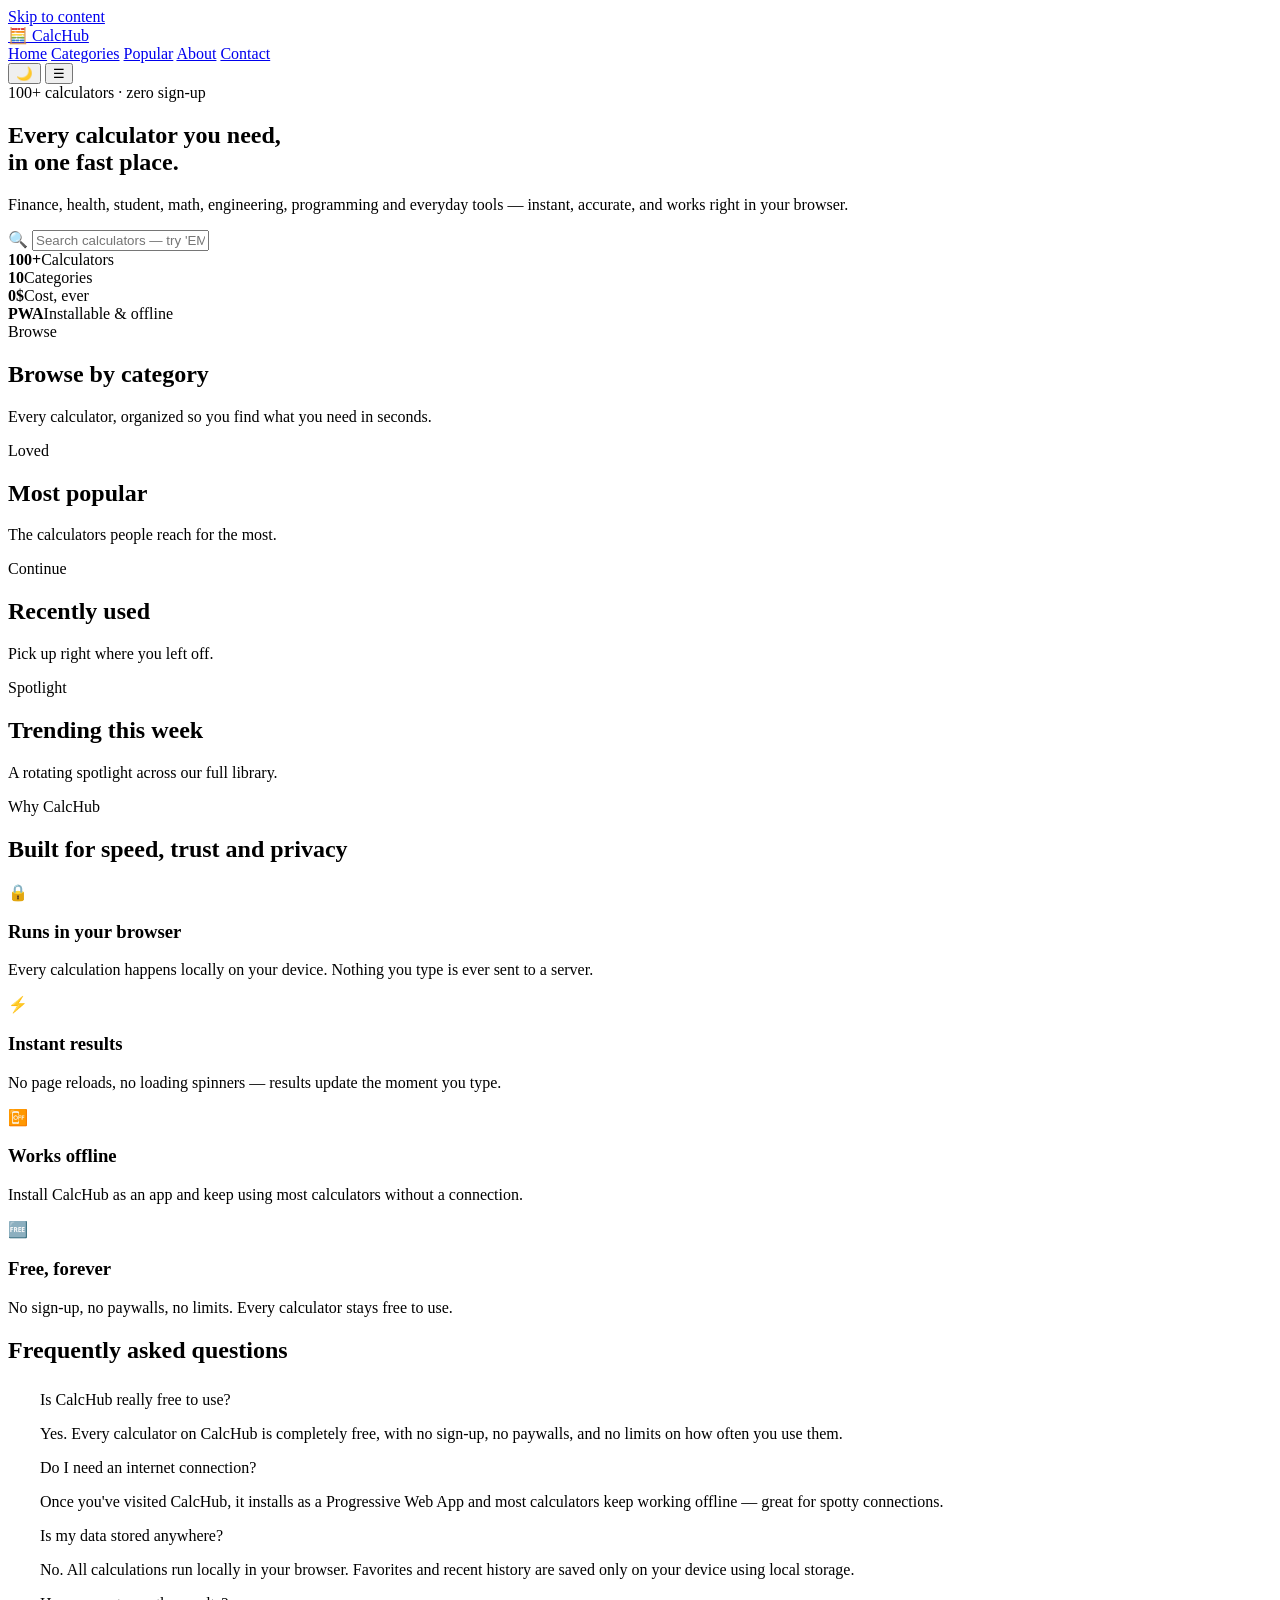
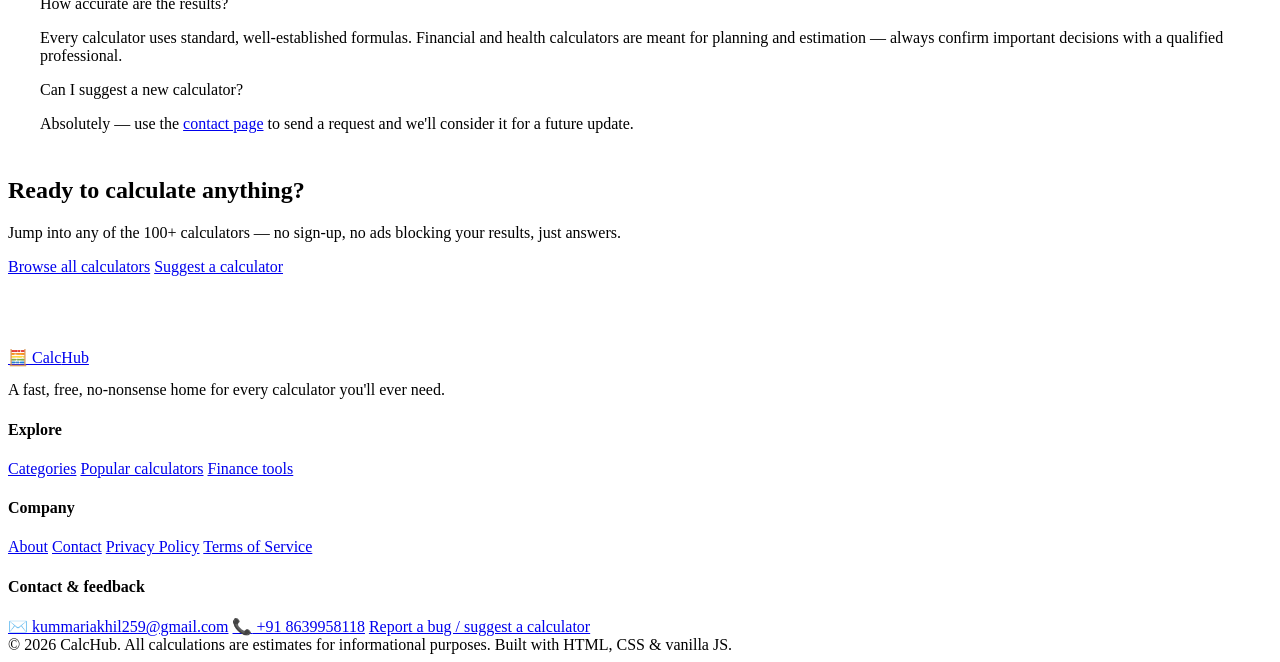
==== index.html @ f778e577 "Add files via upload" ====
<!DOCTYPE html>
<html lang="en">
<head>
<meta charset="UTF-8">
<meta name="viewport" content="width=device-width, initial-scale=1.0">
<title>CalcHub — 100+ Free Online Calculators for Finance, Health, Math & More</title>
<meta name="description" content="CalcHub is a free collection of 100+ fast, accurate online calculators — EMI, BMI, GST, CGPA, unit converters, scientific calculator and more. No sign-up, works offline.">
<meta name="theme-color" content="#06070F">
<link rel="canonical" href="https://calchub.example.com/index.html">
<link rel="manifest" href="manifest.json">
<link rel="icon" href="assets/icons/favicon.svg" type="image/svg+xml">
<link rel="apple-touch-icon" href="assets/icons/icon-192.png">

<meta property="og:type" content="website">
<meta property="og:title" content="CalcHub — 100+ Free Online Calculators">
<meta property="og:description" content="Fast, accurate calculators for finance, health, math, students and more — all in one place.">
<meta property="og:url" content="https://calchub.example.com/index.html">
<meta property="og:image" content="assets/images/og-cover.png">
<meta name="twitter:card" content="summary_large_image">
<meta name="twitter:title" content="CalcHub — 100+ Free Online Calculators">
<meta name="twitter:description" content="Fast, accurate calculators for finance, health, math, students and more — all in one place.">

<link rel="stylesheet" href="css/style.css">
<link rel="stylesheet" href="css/responsive.css">
<script type="application/ld+json">
{
  "@context": "https://schema.org",
  "@type": "WebSite",
  "name": "CalcHub",
  "url": "https://calchub.example.com/index.html",
  "potentialAction": {
    "@type": "SearchAction",
    "target": "https://calchub.example.com/index.html?q={search_term}",
    "query-input": "required name=search_term"
  }
}
</script>
</head>
<body>

<a href="#main" class="visually-hidden">Skip to content</a>

<header class="navbar">
  <div class="container">
    <a href="index.html" class="logo">🧮 <span>Calc<span class="mark">Hub</span></span></a>
    <nav class="nav-links" id="navLinks">
      <a href="index.html">Home</a>
      <a href="index.html#categories">Categories</a>
      <a href="index.html#popular">Popular</a>
      <a href="about.html">About</a>
      <a href="contact.html">Contact</a>
    </nav>
    <div class="nav-actions">
      <button class="theme-toggle-btn" data-theme-toggle aria-label="Toggle dark mode">🌙</button>
      <button class="nav-toggle" id="navToggle" aria-label="Toggle menu">☰</button>
    </div>
  </div>
</header>

<main id="main">

  <section class="hero container">
    <span class="hero-eyebrow"><span class="dot"></span> 100+ calculators · zero sign-up</span>
    <h1>Every calculator you need,<br><span class="grad">in one fast place.</span></h1>
    <p class="hero-sub">Finance, health, student, math, engineering, programming and everyday tools — instant, accurate, and works right in your browser.</p>

    <div class="search-wrap">
      <div class="search-box glass">
        <span class="search-icon">🔍</span>
        <input type="text" id="heroSearchInput" placeholder="Search calculators — try 'EMI' or 'BMI'" aria-label="Search calculators" role="combobox" aria-expanded="false">
      </div>
      <div class="search-results" id="heroSearchResults" role="listbox"></div>
    </div>

    <div class="hero-stats">
      <div class="hero-stat glass"><strong id="totalCalcCount">100+</strong><span>Calculators</span></div>
      <div class="hero-stat glass"><strong>10</strong><span>Categories</span></div>
      <div class="hero-stat glass"><strong>0$</strong><span>Cost, ever</span></div>
      <div class="hero-stat glass"><strong>PWA</strong><span>Installable & offline</span></div>
    </div>
  </section>

  <section class="section container" id="categories">
    <div class="section-header">
      <div>
        <span class="section-eyebrow">Browse</span>
        <h2>Browse by category</h2>
        <p>Every calculator, organized so you find what you need in seconds.</p>
      </div>
    </div>
    <div class="grid grid-4" id="categoriesGrid"></div>
  </section>

  <section class="section container" id="favoritesSection" style="display:none;">
    <div class="section-header">
      <div><span class="section-eyebrow">Saved</span><h2>Your favorites</h2><p>Calculators you've starred for quick access.</p></div>
    </div>
    <div class="grid grid-4" id="favoritesGrid"></div>
  </section>

  <section class="section container" id="popular">
    <div class="section-header">
      <div><span class="section-eyebrow">Loved</span><h2>Most popular</h2><p>The calculators people reach for the most.</p></div>
    </div>
    <div class="grid grid-4" id="popularGrid"></div>
  </section>

  <section class="section container">
    <div class="section-header">
      <div><span class="section-eyebrow">Continue</span><h2>Recently used</h2><p>Pick up right where you left off.</p></div>
    </div>
    <div class="grid grid-4" id="recentGrid"></div>
  </section>

  <section class="section container">
    <div class="section-header">
      <div><span class="section-eyebrow">Spotlight</span><h2>Trending this week</h2><p>A rotating spotlight across our full library.</p></div>
    </div>
    <div class="grid grid-3" id="trendingGrid"></div>
  </section>

  <section class="section container">
    <div class="section-header"><div><span class="section-eyebrow">Why CalcHub</span><h2>Built for speed, trust and privacy</h2></div></div>
    <div class="feature-grid">
      <div class="feature-card glass">
        <div class="feature-icon">🔒</div>
        <h3>Runs in your browser</h3>
        <p>Every calculation happens locally on your device. Nothing you type is ever sent to a server.</p>
      </div>
      <div class="feature-card glass">
        <div class="feature-icon">⚡</div>
        <h3>Instant results</h3>
        <p>No page reloads, no loading spinners — results update the moment you type.</p>
      </div>
      <div class="feature-card glass">
        <div class="feature-icon">📴</div>
        <h3>Works offline</h3>
        <p>Install CalcHub as an app and keep using most calculators without a connection.</p>
      </div>
      <div class="feature-card glass">
        <div class="feature-icon">🆓</div>
        <h3>Free, forever</h3>
        <p>No sign-up, no paywalls, no limits. Every calculator stays free to use.</p>
      </div>
    </div>
  </section>

  <section class="section container">
    <div class="section-header"><div><h2>Frequently asked questions</h2></div></div>
    <div class="glass" style="padding: 8px 32px;">
      <div class="faq-item">
        <div class="faq-question">Is CalcHub really free to use?</div>
        <div class="faq-answer"><p>Yes. Every calculator on CalcHub is completely free, with no sign-up, no paywalls, and no limits on how often you use them.</p></div>
      </div>
      <div class="faq-item">
        <div class="faq-question">Do I need an internet connection?</div>
        <div class="faq-answer"><p>Once you've visited CalcHub, it installs as a Progressive Web App and most calculators keep working offline — great for spotty connections.</p></div>
      </div>
      <div class="faq-item">
        <div class="faq-question">Is my data stored anywhere?</div>
        <div class="faq-answer"><p>No. All calculations run locally in your browser. Favorites and recent history are saved only on your device using local storage.</p></div>
      </div>
      <div class="faq-item">
        <div class="faq-question">How accurate are the results?</div>
        <div class="faq-answer"><p>Every calculator uses standard, well-established formulas. Financial and health calculators are meant for planning and estimation — always confirm important decisions with a qualified professional.</p></div>
      </div>
      <div class="faq-item">
        <div class="faq-question">Can I suggest a new calculator?</div>
        <div class="faq-answer"><p>Absolutely — use the <a href="contact.html">contact page</a> to send a request and we'll consider it for a future update.</p></div>
      </div>
    </div>
  </section>

  <section class="container" style="padding-bottom: 72px;">
    <div class="cta-band glass">
      <h2>Ready to calculate anything?</h2>
      <p>Jump into any of the 100+ calculators — no sign-up, no ads blocking your results, just answers.</p>
      <div class="cta-actions">
        <a href="category.html" class="btn btn-primary btn-lg">Browse all calculators</a>
        <a href="contact.html" class="btn btn-ghost btn-lg">Suggest a calculator</a>
      </div>
    </div>
  </section>

</main>

<footer>
  <div class="container">
    <div class="footer-grid">
      <div class="footer-col">
        <a href="index.html" class="logo">🧮 <span>Calc<span class="mark">Hub</span></span></a>
        <p style="margin-top:14px;">A fast, free, no-nonsense home for every calculator you'll ever need.</p>
      </div>
      <div class="footer-col">
        <h4>Explore</h4>
        <a href="index.html#categories">Categories</a>
        <a href="index.html#popular">Popular calculators</a>
        <a href="category.html?cat=finance">Finance tools</a>
      </div>
      <div class="footer-col">
        <h4>Company</h4>
        <a href="about.html">About</a>
        <a href="contact.html">Contact</a>
        <a href="privacy.html">Privacy Policy</a>
        <a href="terms.html">Terms of Service</a>
      </div>
      <div class="footer-col">
        <h4>Contact & feedback</h4>
        <a class="footer-contact-item" href="mailto:kummariakhil259@gmail.com"><span class="icon">✉️</span> kummariakhil259@gmail.com</a>
        <a class="footer-contact-item" href="tel:+918639958118"><span class="icon">📞</span> +91 8639958118</a>
        <a href="contact.html">Report a bug / suggest a calculator</a>
      </div>
    </div>
    <div class="footer-bottom">
      <span>© 2026 CalcHub. All calculations are estimates for informational purposes.</span>
      <span>Built with HTML, CSS & vanilla JS.</span>
    </div>
  </div>
</footer>

<script src="js/calculators-data.js"></script>
<script src="js/theme.js"></script>
<script src="js/search.js"></script>
<script src="js/app.js"></script>
<script src="js/premium-ui.js"></script>
<script>
if ('serviceWorker' in navigator) {
  window.addEventListener('load', () => navigator.serviceWorker.register('sw.js').catch(() => {}));
}
</script>
</body>
</html>
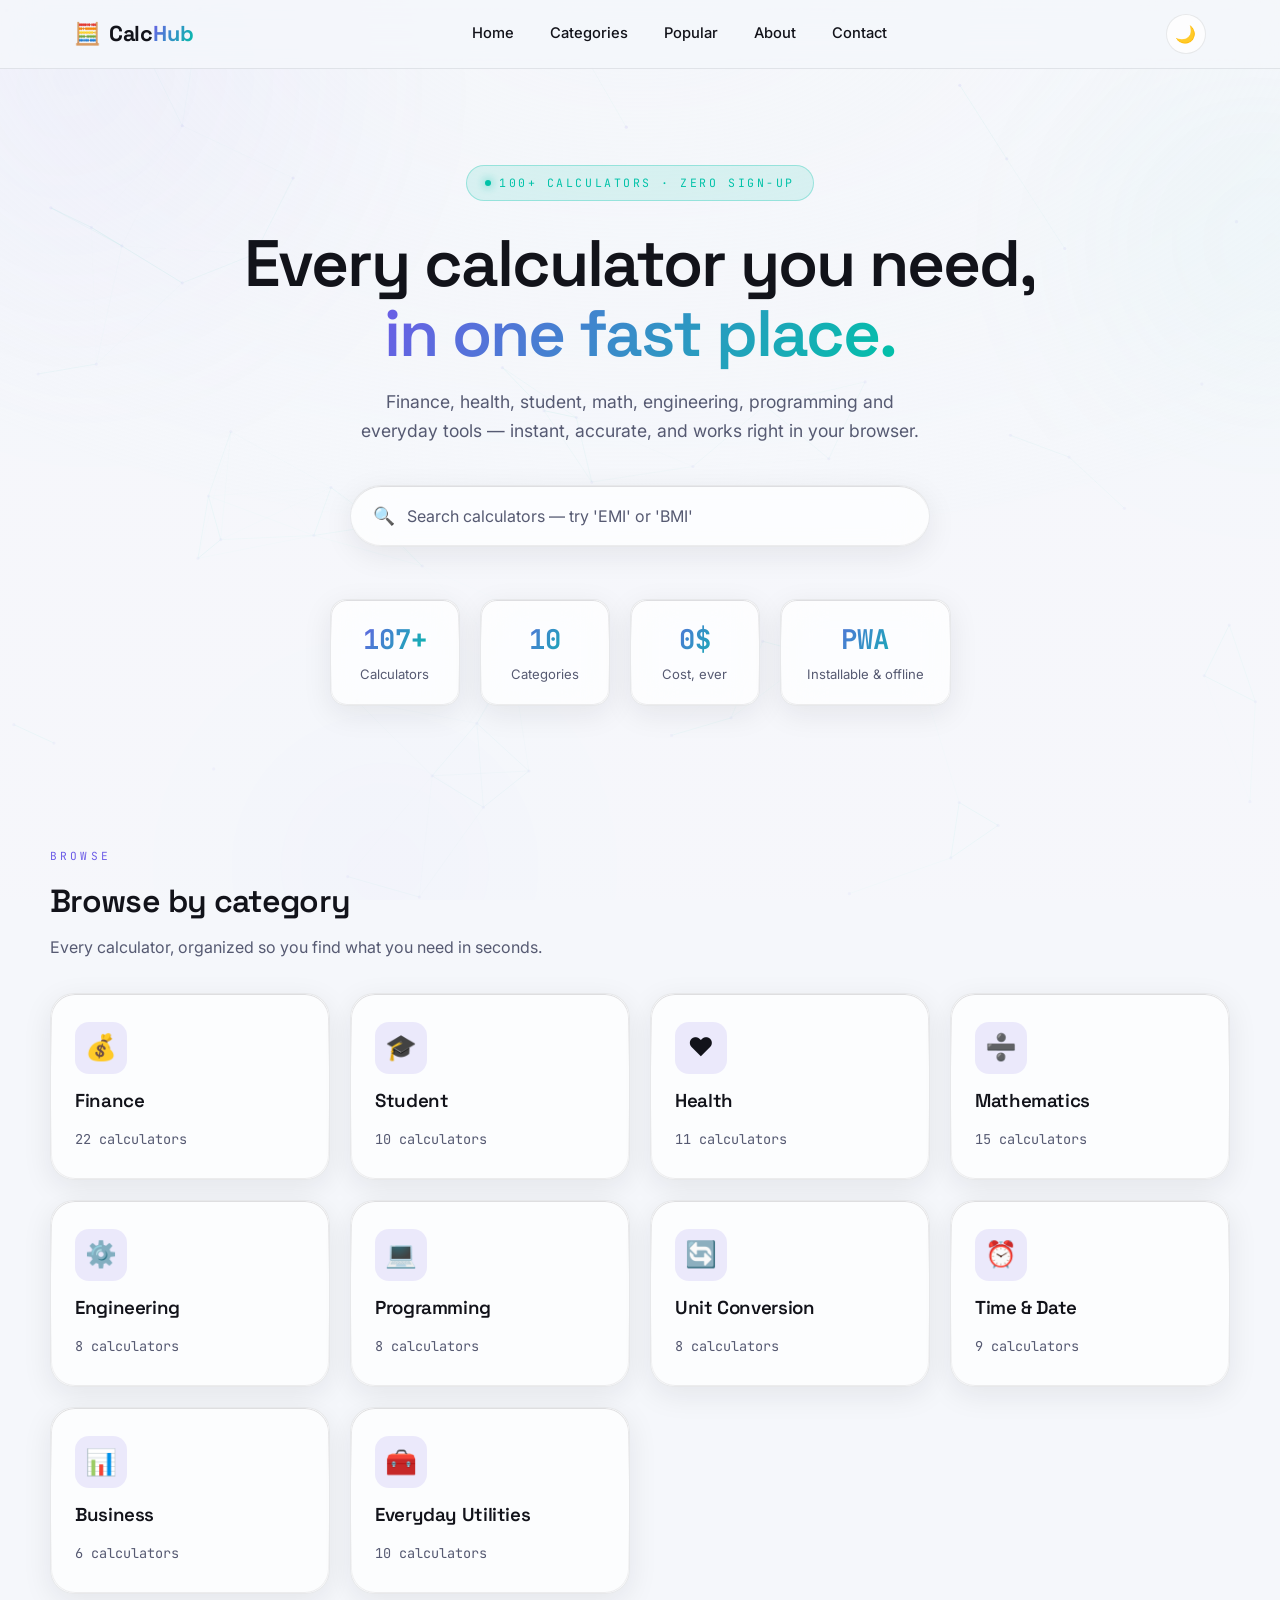
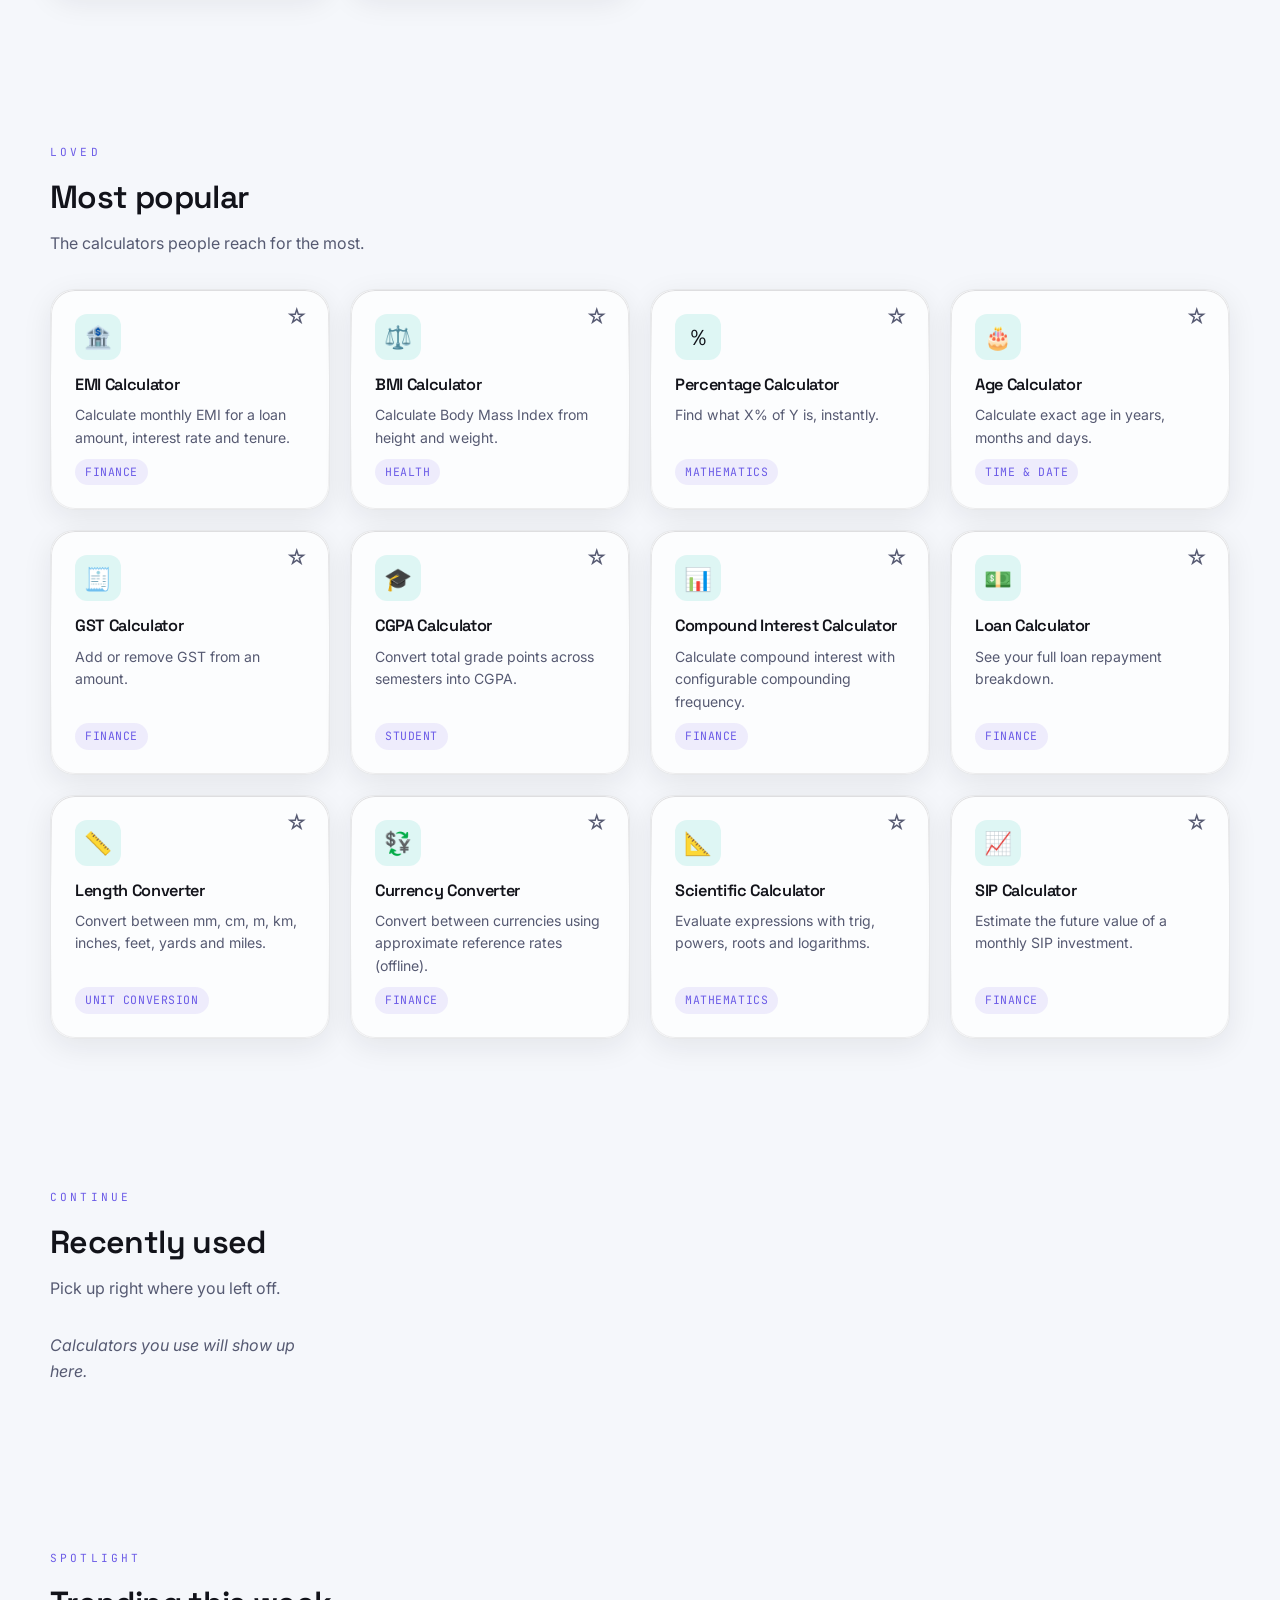
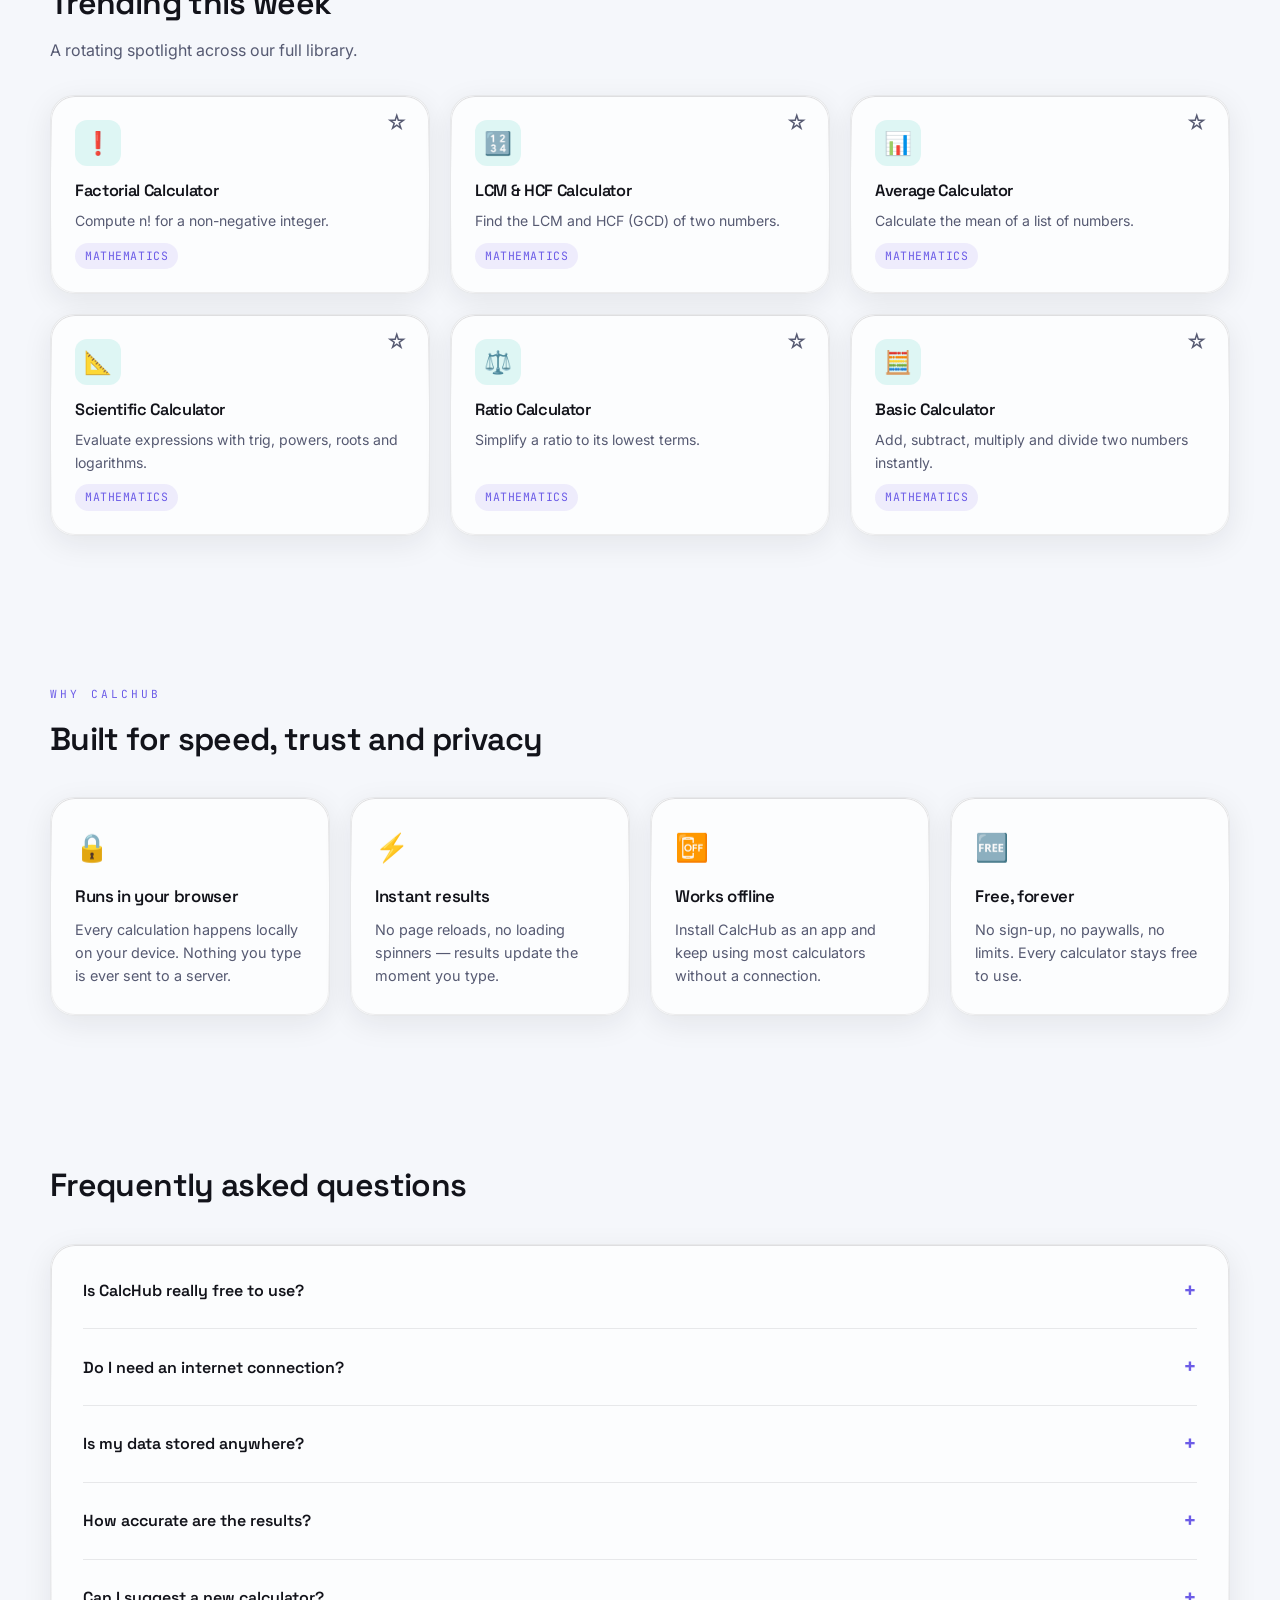
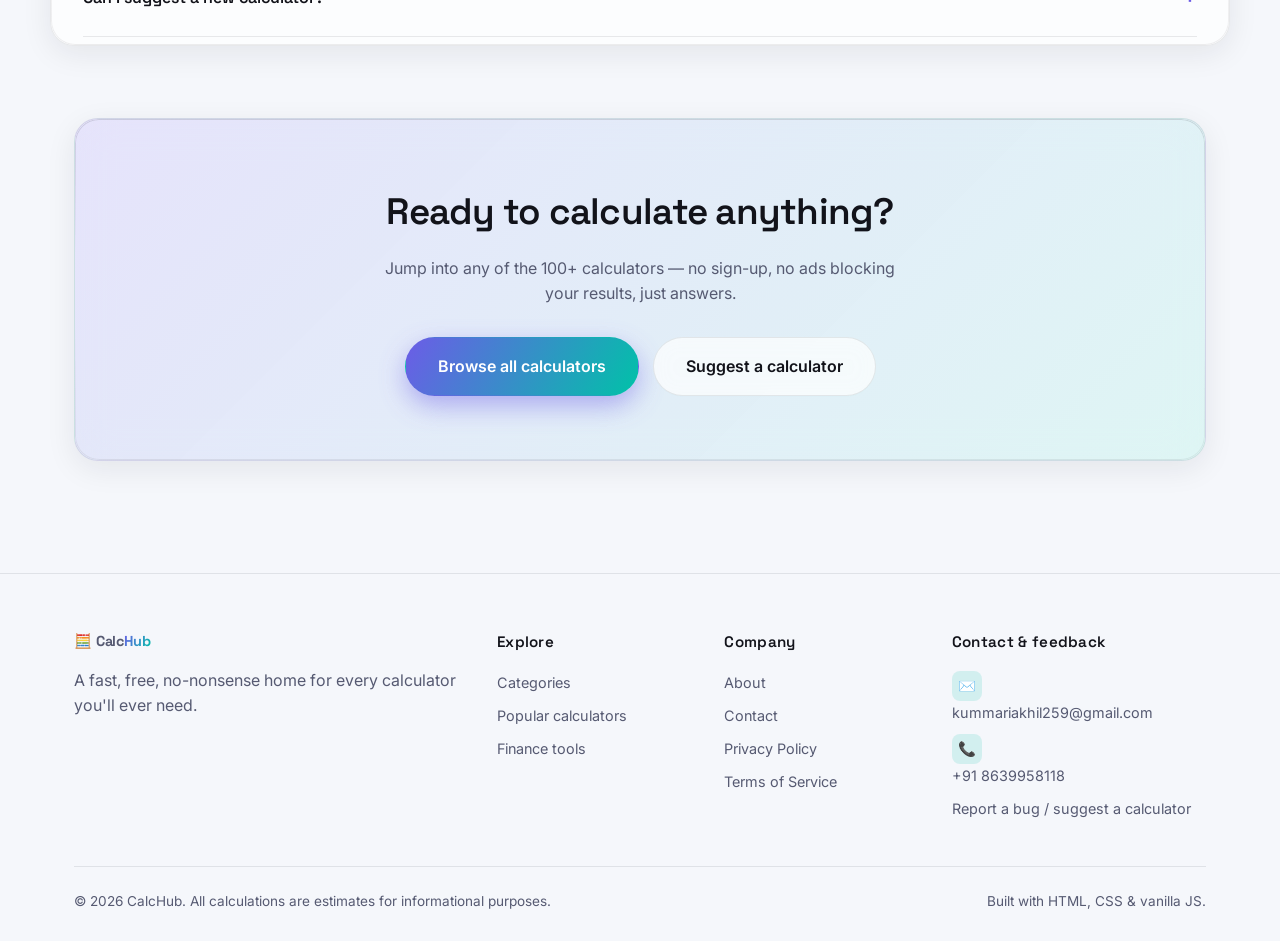
==== commit 21102ab6: "Add Google Ads script to index.html Added Google Ads script for asynchronous loading." ====
--- a/index.html
+++ b/index.html
@@ -35,6 +35,8 @@
   }
 }
 </script>
+  <script async src="https://pagead2.googlesyndication.com/pagead/js/adsbygoogle.js?client=ca-pub-1633176919553819"
+     crossorigin="anonymous"></script>
 </head>
 <body>
 
--- a/css/style.css
+++ b/css/style.css
@@ -0,0 +1,400 @@
+/* ============================================================
+   CalcHub — Design tokens (v2 "Lumina-glass" edition)
+   Concept: a precision instrument panel floating in deep space.
+   Deep-black surfaces, a violet→teal signature gradient, liquid
+   glass panels, and calculator results rendered in a real
+   tabular monospace "LCD" display. Design language borrows
+   Lumina's liquid-glass cards, tracked-in typography and
+   blur-fade motion, translated into vanilla CSS.
+   ============================================================ */
+@import url('https://fonts.googleapis.com/css2?family=Space+Grotesk:wght@500;600;700&family=Inter:wght@400;500;600;700&family=JetBrains+Mono:wght@500;600&display=swap');
+
+:root {
+  /* ---- Light theme (kept for the dark-mode toggle) ---- */
+  --bg: #F5F7FB;
+  --surface: rgba(255, 255, 255, 0.72);
+  --surface-solid: #ffffff;
+  --border: rgba(20, 22, 40, 0.09);
+  --text: #12131A;
+  --text-muted: #565A72;
+  --accent-1: #6C5CE7;
+  --accent-2: #00C2A8;
+  --accent-warm: #FF9F5A;
+  --gradient: linear-gradient(120deg, var(--accent-1), var(--accent-2));
+  --shadow: 0 8px 30px rgba(20, 22, 40, 0.08);
+  --radius-lg: 24px;
+  --radius-md: 16px;
+  --radius-sm: 10px;
+  --font-display: 'Space Grotesk', sans-serif;
+  --font-body: 'Inter', sans-serif;
+  --font-mono: 'JetBrains Mono', monospace;
+  --glow-1: rgba(108, 92, 231, 0.25);
+  --glow-2: rgba(0, 194, 168, 0.22);
+  --nav-bg: color-mix(in srgb, var(--bg) 82%, transparent);
+  --card-hover-shadow: 0 20px 50px rgba(20, 22, 40, 0.14);
+}
+
+[data-theme="dark"] {
+  --bg: #06070F;
+  --surface: rgba(255, 255, 255, 0.05);
+  --surface-solid: #10122A;
+  --border: rgba(255, 255, 255, 0.09);
+  --text: #F2F3FA;
+  --text-muted: rgba(242, 243, 250, 0.58);
+  --accent-1: #8C7BFF;
+  --accent-2: #2FEBD1;
+  --accent-warm: #FFB570;
+  --shadow: 0 8px 30px rgba(0, 0, 0, 0.45);
+  --glow-1: rgba(140, 123, 255, 0.35);
+  --glow-2: rgba(47, 235, 209, 0.28);
+  --nav-bg: rgba(6, 7, 15, 0.62);
+  --card-hover-shadow: 0 24px 60px rgba(0, 0, 0, 0.5);
+}
+
+* { box-sizing: border-box; }
+html { scroll-behavior: smooth; }
+body {
+  margin: 0;
+  background: var(--bg);
+  color: var(--text);
+  font-family: var(--font-body);
+  line-height: 1.6;
+  transition: background 0.4s ease, color 0.4s ease;
+  position: relative;
+  overflow-x: hidden;
+}
+
+img { max-width: 100%; display: block; }
+a { color: inherit; text-decoration: none; }
+h1, h2, h3, h4 { font-family: var(--font-display); font-weight: 600; margin: 0 0 0.4em; letter-spacing: -0.02em; }
+p { margin: 0 0 1em; color: var(--text-muted); }
+button { font-family: inherit; cursor: pointer; }
+:focus-visible { outline: 2px solid var(--accent-2); outline-offset: 3px; border-radius: 4px; }
+
+.container { max-width: 1180px; margin: 0 auto; padding: 0 24px; position: relative; z-index: 2; }
+
+.visually-hidden {
+  position: absolute; left: -9999px; top: auto; width: 1px; height: 1px; overflow: hidden; z-index: 100;
+}
+.visually-hidden:focus {
+  position: fixed; left: 16px; top: 16px; width: auto; height: auto; padding: 12px 20px;
+  border-radius: 999px; background: var(--accent-1); color: #fff; font-weight: 600;
+}
+
+/* ---------------- Ambient animated background (injected by js/premium-ui.js) ---------------- */
+.bg-canvas {
+  position: fixed; inset: 0; width: 100%; height: 100%;
+  z-index: 0; pointer-events: none; opacity: 0.55;
+}
+.bg-blob-field {
+  position: fixed; inset: 0; z-index: 0; pointer-events: none; overflow: hidden;
+}
+.bg-blob {
+  position: absolute; border-radius: 50%; filter: blur(70px);
+  opacity: 0.5; will-change: transform;
+}
+.bg-blob.b1 { width: 46vw; height: 46vw; top: -12vw; left: -10vw; background: radial-gradient(circle at 30% 30%, var(--glow-1), transparent 70%); }
+.bg-blob.b2 { width: 38vw; height: 38vw; top: 10vh; right: -12vw; background: radial-gradient(circle at 60% 40%, var(--glow-2), transparent 70%); }
+.bg-blob.b3 { width: 32vw; height: 32vw; bottom: -14vw; left: 20vw; background: radial-gradient(circle at 50% 50%, var(--glow-1), transparent 70%); }
+.bg-vignette {
+  position: fixed; inset: 0; z-index: 1; pointer-events: none;
+  background: radial-gradient(ellipse 80% 60% at 50% 0%, transparent 0%, color-mix(in srgb, var(--bg) 55%, transparent) 100%);
+}
+[data-theme="light"] .bg-canvas, [data-theme="light"] .bg-blob { opacity: 0.28; }
+
+/* Scroll-reveal (class toggled by IntersectionObserver in premium-ui.js) */
+.reveal { opacity: 0; transform: translateY(28px); filter: blur(6px); transition: opacity 0.8s cubic-bezier(.22,1,.36,1), transform 0.8s cubic-bezier(.22,1,.36,1), filter 0.8s cubic-bezier(.22,1,.36,1); }
+.reveal.is-visible { opacity: 1; transform: translateY(0); filter: blur(0); }
+
+/* Glass surface */
+.glass {
+  background: var(--surface);
+  border: 1px solid var(--border);
+  border-radius: var(--radius-lg);
+  backdrop-filter: blur(20px) saturate(150%);
+  -webkit-backdrop-filter: blur(20px) saturate(150%);
+  box-shadow: var(--shadow);
+  position: relative;
+}
+.glass::before {
+  content: "";
+  position: absolute; inset: 0; border-radius: inherit; padding: 1px;
+  background: linear-gradient(180deg, color-mix(in srgb, var(--text) 22%, transparent) 0%, transparent 40%, transparent 60%, color-mix(in srgb, var(--text) 12%, transparent) 100%);
+  -webkit-mask: linear-gradient(#fff 0 0) content-box, linear-gradient(#fff 0 0);
+  -webkit-mask-composite: xor; mask-composite: exclude;
+  pointer-events: none; opacity: 0.6;
+}
+
+/* ---------------- Navbar ---------------- */
+.navbar {
+  position: sticky; top: 0; z-index: 50;
+  backdrop-filter: blur(18px) saturate(140%);
+  -webkit-backdrop-filter: blur(18px) saturate(140%);
+  background: var(--nav-bg);
+  border-bottom: 1px solid var(--border);
+  transition: background 0.3s ease, box-shadow 0.3s ease;
+}
+.navbar.is-scrolled { box-shadow: 0 10px 30px rgba(0,0,0,0.18); }
+.navbar .container { display: flex; align-items: center; justify-content: space-between; padding-top: 14px; padding-bottom: 14px; gap: 20px; }
+.logo { font-family: var(--font-display); font-weight: 700; font-size: 1.35rem; display: flex; align-items: center; gap: 8px; letter-spacing: -0.01em; }
+.logo span.mark { background: var(--gradient); -webkit-background-clip: text; background-clip: text; color: transparent; }
+.nav-links { display: flex; align-items: center; gap: 8px; font-weight: 500; font-size: 0.92rem; }
+.nav-links a { padding: 8px 14px; border-radius: 999px; transition: background 0.2s ease, color 0.2s ease; }
+.nav-links a:hover { color: var(--accent-1); background: color-mix(in srgb, var(--accent-1) 10%, transparent); }
+.nav-actions { display: flex; align-items: center; gap: 10px; }
+.theme-toggle-btn {
+  width: 40px; height: 40px; border-radius: 50%; border: 1px solid var(--border);
+  background: var(--surface); font-size: 1.05rem; display: flex; align-items: center; justify-content: center;
+  transition: transform 0.2s ease, border-color 0.2s ease;
+}
+.theme-toggle-btn:hover { transform: rotate(18deg); border-color: var(--accent-1); }
+.nav-toggle { display: none; background: none; border: none; font-size: 1.4rem; color: var(--text); }
+
+/* ---------------- Hero ---------------- */
+.hero { padding: 96px 0 64px; text-align: center; position: relative; }
+.hero-eyebrow {
+  display: inline-flex; align-items: center; gap: 8px; font-family: var(--font-mono); font-size: 0.72rem; letter-spacing: 0.22em;
+  text-transform: uppercase; color: var(--accent-2); background: color-mix(in srgb, var(--accent-2) 12%, transparent);
+  border: 1px solid color-mix(in srgb, var(--accent-2) 30%, transparent); padding: 8px 18px; border-radius: 999px; margin-bottom: 28px;
+}
+.hero-eyebrow .dot { width: 6px; height: 6px; border-radius: 50%; background: var(--accent-2); box-shadow: 0 0 10px var(--accent-2); }
+.hero h1 { font-size: clamp(2.3rem, 5.6vw, 4.1rem); max-width: 820px; margin: 0 auto 20px; letter-spacing: -0.03em; line-height: 1.06; }
+.hero h1 .grad { background: var(--gradient); -webkit-background-clip: text; background-clip: text; color: transparent; }
+.hero-sub { max-width: 580px; margin: 0 auto 40px; font-size: 1.1rem; }
+
+.search-wrap { position: relative; max-width: 580px; margin: 0 auto; }
+.search-box {
+  display: flex; align-items: center; gap: 10px; padding: 16px 22px; border-radius: 999px;
+  transition: border-color 0.2s ease, box-shadow 0.2s ease;
+}
+.search-box:focus-within { border-color: var(--accent-1); box-shadow: 0 0 0 4px color-mix(in srgb, var(--accent-1) 16%, transparent); }
+.search-box input {
+  flex: 1; border: none; background: transparent; outline: none; font-size: 1rem; color: var(--text); font-family: var(--font-body);
+}
+.search-box input::placeholder { color: var(--text-muted); }
+.search-icon { font-size: 1.1rem; }
+.search-results {
+  position: absolute; top: calc(100% + 10px); left: 0; right: 0; z-index: 40;
+  border-radius: var(--radius-md); overflow: hidden; max-height: 380px; overflow-y: auto; display: none;
+  background: var(--surface-solid); border: 1px solid var(--border); box-shadow: var(--card-hover-shadow); text-align: left;
+  backdrop-filter: blur(20px);
+}
+.search-results.is-open { display: block; animation: dropIn 0.2s ease; }
+.search-result { display: flex; align-items: center; gap: 12px; padding: 13px 18px; border-bottom: 1px solid var(--border); transition: background 0.15s ease; }
+.search-result:last-child { border-bottom: none; }
+.search-result:hover, .search-result.is-active { background: color-mix(in srgb, var(--accent-1) 12%, transparent); }
+.search-result-icon { font-size: 1.3rem; }
+.search-result-name { display: block; font-weight: 600; }
+.search-result-cat { display: block; font-size: 0.8rem; color: var(--text-muted); }
+.search-empty { padding: 18px; color: var(--text-muted); text-align: center; }
+
+.hero-stats { display: flex; justify-content: center; gap: 20px; margin-top: 52px; flex-wrap: wrap; }
+.hero-stat {
+  padding: 18px 26px; border-radius: var(--radius-md); min-width: 130px;
+  transition: transform 0.25s ease, border-color 0.25s ease;
+}
+.hero-stat:hover { transform: translateY(-4px); border-color: var(--accent-1); }
+.hero-stat strong { font-family: var(--font-mono); font-size: 1.7rem; display: block; background: var(--gradient); -webkit-background-clip: text; background-clip: text; color: transparent; }
+.hero-stat span { font-size: 0.82rem; color: var(--text-muted); }
+
+@keyframes dropIn { from { opacity: 0; transform: translateY(-6px); } to { opacity: 1; transform: translateY(0); } }
+
+/* ---------------- Section headers ---------------- */
+.section { padding: 72px 0; }
+.section-eyebrow {
+  display: inline-block; font-family: var(--font-mono); font-size: 0.7rem; letter-spacing: 0.28em; text-transform: uppercase;
+  color: var(--accent-1); margin-bottom: 10px;
+}
+.section-header { display: flex; align-items: flex-end; justify-content: space-between; margin-bottom: 32px; gap: 16px; flex-wrap: wrap; }
+.section-header h2 { font-size: clamp(1.5rem, 3vw, 2rem); margin: 0; }
+.section-header p { margin: 8px 0 0; }
+.section-link { font-weight: 600; color: var(--accent-1); font-size: 0.92rem; white-space: nowrap; }
+
+/* ---------------- Grids & cards ---------------- */
+.grid { display: grid; gap: 20px; }
+.grid-4 { grid-template-columns: repeat(4, 1fr); }
+.grid-3 { grid-template-columns: repeat(3, 1fr); }
+.grid-2 { grid-template-columns: repeat(2, 1fr); }
+
+.category-card {
+  padding: 28px 24px; display: flex; flex-direction: column; gap: 6px;
+  transition: transform 0.25s cubic-bezier(.22,1,.36,1), border-color 0.25s ease, box-shadow 0.25s ease;
+}
+.category-card:hover { transform: translateY(-6px); border-color: var(--accent-1); box-shadow: var(--card-hover-shadow); }
+.category-icon {
+  font-size: 1.6rem; width: 52px; height: 52px; display: flex; align-items: center; justify-content: center;
+  border-radius: 14px; background: color-mix(in srgb, var(--accent-1) 12%, transparent); margin-bottom: 6px;
+}
+.category-card span { font-size: 0.85rem; color: var(--text-muted); font-family: var(--font-mono); }
+
+.calc-card {
+  padding: 24px; position: relative; transition: transform 0.25s cubic-bezier(.22,1,.36,1), border-color 0.25s ease, box-shadow 0.25s ease;
+  display: flex; flex-direction: column;
+}
+.calc-card:hover { transform: translateY(-6px); border-color: var(--accent-2); box-shadow: var(--card-hover-shadow); }
+.calc-card-icon {
+  font-size: 1.4rem; margin-bottom: 12px; width: 46px; height: 46px; display: flex; align-items: center; justify-content: center;
+  border-radius: 12px; background: color-mix(in srgb, var(--accent-2) 12%, transparent);
+}
+.calc-card h3 { font-size: 1.02rem; margin-bottom: 6px; }
+.calc-card p { font-size: 0.88rem; margin-bottom: 10px; flex: 1; }
+.calc-card-tag {
+  font-family: var(--font-mono); font-size: 0.72rem; text-transform: uppercase; letter-spacing: 0.05em;
+  color: var(--accent-1); background: color-mix(in srgb, var(--accent-1) 10%, transparent);
+  padding: 4px 10px; border-radius: 20px; align-self: flex-start;
+}
+.fav-btn {
+  position: absolute; top: 16px; right: 16px; background: none; border: none; font-size: 1.3rem;
+  color: var(--text-muted); line-height: 1; z-index: 2; transition: transform 0.2s ease;
+}
+.fav-btn:hover { transform: scale(1.2); }
+.fav-btn.is-fav { color: var(--accent-warm); }
+
+.empty-state { color: var(--text-muted); font-style: italic; }
+
+/* ---------------- Buttons ---------------- */
+.btn {
+  display: inline-flex; align-items: center; justify-content: center; gap: 8px;
+  padding: 13px 24px; border-radius: 999px; font-weight: 600; font-size: 0.92rem; border: 1px solid transparent;
+  transition: transform 0.2s cubic-bezier(.22,1,.36,1), opacity 0.15s ease, box-shadow 0.2s ease;
+}
+.btn:hover { transform: translateY(-2px); }
+.btn-primary { background: var(--gradient); color: #fff; box-shadow: 0 10px 26px color-mix(in srgb, var(--accent-1) 45%, transparent); }
+.btn-ghost { background: var(--surface); border-color: var(--border); color: var(--text); backdrop-filter: blur(12px); }
+.btn-ghost:hover { border-color: var(--accent-1); }
+.btn-lg { padding: 16px 32px; font-size: 1rem; }
+
+/* ---------------- Why choose / features ---------------- */
+.feature-grid { display: grid; grid-template-columns: repeat(4, 1fr); gap: 20px; }
+.feature-card { padding: 28px 24px; text-align: left; transition: transform 0.25s ease, border-color 0.25s ease; }
+.feature-card:hover { transform: translateY(-6px); border-color: var(--accent-2); }
+.feature-icon { font-size: 1.7rem; margin-bottom: 14px; }
+.feature-card h3 { font-size: 1.05rem; margin-bottom: 8px; }
+.feature-card p { font-size: 0.9rem; margin-bottom: 0; }
+
+/* ---------------- CTA band ---------------- */
+.cta-band {
+  padding: 64px 48px; text-align: center; position: relative; overflow: hidden;
+  background: linear-gradient(135deg, color-mix(in srgb, var(--accent-1) 16%, var(--surface)), color-mix(in srgb, var(--accent-2) 12%, var(--surface)));
+}
+.cta-band h2 { font-size: clamp(1.6rem, 3.4vw, 2.3rem); max-width: 640px; margin: 0 auto 14px; }
+.cta-band p { max-width: 520px; margin: 0 auto 30px; }
+.cta-actions { display: flex; justify-content: center; gap: 14px; flex-wrap: wrap; }
+
+/* ---------------- FAQ ---------------- */
+.faq-item { border-bottom: 1px solid var(--border); padding: 20px 0; }
+.faq-question { display: flex; justify-content: space-between; align-items: center; cursor: pointer; font-weight: 600; font-family: var(--font-display); }
+.faq-question::after { content: "+"; font-size: 1.4rem; color: var(--accent-1); transition: transform 0.25s ease; }
+.faq-item.is-open .faq-question::after { transform: rotate(45deg); }
+.faq-answer { max-height: 0; overflow: hidden; transition: max-height 0.3s ease; }
+.faq-item.is-open .faq-answer { max-height: 300px; padding-top: 12px; }
+
+/* ---------------- Footer ---------------- */
+footer { border-top: 1px solid var(--border); padding: 56px 0 28px; margin-top: 40px; position: relative; }
+.footer-grid { display: grid; grid-template-columns: 2fr 1fr 1fr 1.3fr; gap: 32px; margin-bottom: 36px; }
+.footer-col h4 { font-size: 0.95rem; margin-bottom: 16px; letter-spacing: 0.02em; }
+.footer-col a { display: block; color: var(--text-muted); font-size: 0.9rem; margin-bottom: 10px; transition: color 0.2s ease; }
+.footer-col a:hover { color: var(--accent-1); }
+.footer-contact-item { display: flex; align-items: center; gap: 10px; }
+.footer-contact-item .icon { width: 30px; height: 30px; border-radius: 8px; display: flex; align-items: center; justify-content: center; background: color-mix(in srgb, var(--accent-2) 14%, transparent); flex-shrink: 0; font-size: 0.9rem; }
+.footer-bottom { display: flex; justify-content: space-between; align-items: center; font-size: 0.85rem; color: var(--text-muted); border-top: 1px solid var(--border); padding-top: 24px; flex-wrap: wrap; gap: 10px; }
+
+/* ---------------- Calculator page ---------------- */
+.calc-page-main { padding: 48px 0 72px; }
+.calc-panel { padding: 40px; margin-bottom: 44px; }
+.calc-header { display: flex; justify-content: space-between; align-items: flex-start; gap: 20px; margin-bottom: 30px; }
+.calc-breadcrumb { font-size: 0.82rem; color: var(--text-muted); }
+.calc-breadcrumb a:hover { color: var(--accent-1); }
+.calc-desc { margin-top: 8px; }
+.fav-btn-lg {
+  background: var(--surface); border: 1px solid var(--border); border-radius: 50%; width: 48px; height: 48px;
+  font-size: 1.4rem; color: var(--text-muted); flex-shrink: 0; transition: transform 0.2s ease, border-color 0.2s ease;
+}
+.fav-btn-lg:hover { transform: scale(1.1); }
+.fav-btn-lg.is-fav { color: var(--accent-warm); border-color: var(--accent-warm); }
+
+.calc-form { display: grid; grid-template-columns: repeat(auto-fit, minmax(220px, 1fr)); gap: 18px; margin-bottom: 28px; }
+.field { display: flex; flex-direction: column; gap: 8px; position: relative; }
+.field label { font-size: 0.85rem; font-weight: 600; color: var(--text-muted); }
+.field input, .field select {
+  padding: 14px 16px; border-radius: var(--radius-sm); border: 1px solid var(--border);
+  background: var(--surface-solid); color: var(--text); font-size: 1rem; font-family: var(--font-mono);
+  transition: border-color 0.2s ease, box-shadow 0.2s ease;
+}
+.field input:focus, .field select:focus { border-color: var(--accent-1); box-shadow: 0 0 0 4px color-mix(in srgb, var(--accent-1) 14%, transparent); }
+
+.calc-actions { display: flex; flex-wrap: wrap; gap: 12px; margin-bottom: 30px; }
+
+.result-panel {
+  background: linear-gradient(160deg, #06070F, #131632);
+  border-radius: var(--radius-md); padding: 28px 30px; min-height: 90px;
+  border: 1px solid rgba(255,255,255,0.08);
+  box-shadow: inset 0 0 44px rgba(47, 235, 209, 0.07);
+}
+.result-placeholder { color: #8388A8; font-family: var(--font-mono); font-size: 0.92rem; margin: 0; }
+.result-row {
+  display: flex; justify-content: space-between; align-items: center; gap: 20px;
+  font-family: var(--font-mono); padding: 11px 0; border-bottom: 1px dashed rgba(255,255,255,0.08);
+  font-variant-numeric: tabular-nums;
+}
+.result-row:last-child { border-bottom: none; }
+.result-label { color: #9EA3BD; font-size: 0.88rem; }
+.result-value { color: #6FFFE9; font-size: 1.25rem; font-weight: 600; text-shadow: 0 0 18px rgba(111, 255, 233, 0.4); }
+
+.related-section h2 { font-size: 1.3rem; margin-bottom: 22px; }
+
+/* ---------------- Static pages ---------------- */
+.page-content { padding: 64px 0; }
+.page-content .glass { padding: 44px; }
+.page-content h1 { margin-bottom: 20px; }
+.page-content h2 { margin-top: 34px; font-size: 1.3rem; }
+.page-content ul { color: var(--text-muted); }
+
+/* ---------------- Contact & feedback ---------------- */
+.contact-grid { display: grid; grid-template-columns: 1.1fr 1fr; gap: 24px; align-items: start; }
+.contact-form { display: flex; flex-direction: column; gap: 16px; }
+.contact-form .form-row { display: grid; grid-template-columns: 1fr 1fr; gap: 16px; }
+.contact-form input, .contact-form select, .contact-form textarea {
+  padding: 14px 16px; border-radius: var(--radius-sm); border: 1px solid var(--border);
+  background: var(--surface-solid); color: var(--text); font-family: var(--font-body); font-size: 1rem;
+  transition: border-color 0.2s ease, box-shadow 0.2s ease; width: 100%;
+}
+.contact-form input:focus, .contact-form select:focus, .contact-form textarea:focus {
+  border-color: var(--accent-1); box-shadow: 0 0 0 4px color-mix(in srgb, var(--accent-1) 14%, transparent);
+}
+.contact-info-card { padding: 32px; display: flex; flex-direction: column; gap: 22px; }
+.contact-info-card h3 { font-size: 1.05rem; margin-bottom: 4px; }
+.contact-channel {
+  display: flex; align-items: center; gap: 14px; padding: 14px 16px; border-radius: var(--radius-md);
+  border: 1px solid var(--border); transition: border-color 0.2s ease, transform 0.2s ease;
+}
+.contact-channel:hover { border-color: var(--accent-1); transform: translateX(4px); }
+.contact-channel .icon {
+  width: 42px; height: 42px; border-radius: 12px; display: flex; align-items: center; justify-content: center;
+  font-size: 1.15rem; background: var(--gradient); color: #fff; flex-shrink: 0;
+}
+.contact-channel .label { font-size: 0.78rem; color: var(--text-muted); text-transform: uppercase; letter-spacing: 0.06em; }
+.contact-channel .value { font-weight: 600; font-family: var(--font-mono); font-size: 0.95rem; }
+.quick-action-row { display: flex; gap: 10px; flex-wrap: wrap; }
+.quick-action {
+  flex: 1; min-width: 150px; padding: 14px 16px; border-radius: var(--radius-md); border: 1px solid var(--border);
+  text-align: center; font-size: 0.85rem; font-weight: 600; transition: transform 0.2s ease, border-color 0.2s ease;
+}
+.quick-action:hover { transform: translateY(-3px); border-color: var(--accent-2); }
+.quick-action .icon { display: block; font-size: 1.3rem; margin-bottom: 6px; }
+
+/* Category page */
+.category-hero { padding: 56px 0 24px; }
+.category-filter-bar { display: flex; gap: 10px; flex-wrap: wrap; margin-bottom: 32px; }
+.chip {
+  padding: 9px 18px; border-radius: 999px; border: 1px solid var(--border); font-size: 0.85rem; font-weight: 600;
+  background: var(--surface); transition: transform 0.2s ease, border-color 0.2s ease;
+}
+.chip:hover { transform: translateY(-2px); }
+.chip.is-active { background: var(--gradient); color: #fff; border-color: transparent; }
+
+@media print {
+  .navbar, footer, .calc-actions, .related-section, .fav-btn-lg, .bg-canvas, .bg-blob-field, .bg-vignette { display: none !important; }
+  body { background: #fff; }
+  .glass { box-shadow: none; border: 1px solid #ccc; backdrop-filter: none; }
+}
--- a/css/responsive.css
+++ b/css/responsive.css
@@ -0,0 +1,58 @@
+/* ============================================================
+   CalcHub — Responsive rules
+   ============================================================ */
+
+@media (max-width: 1024px) {
+  .grid-4 { grid-template-columns: repeat(3, 1fr); }
+  .footer-grid { grid-template-columns: 2fr 1fr 1fr; }
+  .feature-grid { grid-template-columns: repeat(2, 1fr); }
+  .footer-grid .footer-col:last-child { grid-column: 1 / -1; }
+  .contact-grid { grid-template-columns: 1fr; }
+}
+
+@media (max-width: 860px) {
+  .grid-4, .grid-3 { grid-template-columns: repeat(2, 1fr); }
+  .footer-grid { grid-template-columns: repeat(2, 1fr); }
+  .footer-grid .footer-col:last-child { grid-column: auto; }
+  .hero { padding: 72px 0 48px; }
+  .cta-band { padding: 48px 28px; }
+}
+
+@media (max-width: 720px) {
+  .nav-links {
+    position: fixed; top: 68px; left: 0; right: 0; flex-direction: column; align-items: flex-start;
+    background: var(--surface-solid); border-bottom: 1px solid var(--border); padding: 20px 24px;
+    gap: 6px; display: none; z-index: 49; backdrop-filter: blur(20px);
+    max-height: calc(100vh - 68px); overflow-y: auto;
+  }
+  .nav-links.is-open { display: flex; animation: dropIn 0.25s ease; }
+  .nav-links a { width: 100%; padding: 12px 14px; }
+  .nav-toggle { display: block; }
+  .hero-stats { gap: 14px; }
+  .hero-stat { min-width: 44%; }
+  .section-header { flex-direction: column; align-items: flex-start; }
+  .calc-header { flex-direction: column; }
+  .fav-btn-lg { align-self: flex-end; }
+  .feature-grid { grid-template-columns: 1fr 1fr; }
+  .contact-form .form-row { grid-template-columns: 1fr; }
+}
+
+@media (max-width: 560px) {
+  .grid-4, .grid-3, .grid-2 { grid-template-columns: 1fr; }
+  .footer-grid { grid-template-columns: 1fr; gap: 28px; }
+  .hero h1 { font-size: 1.9rem; }
+  .calc-panel { padding: 26px 20px; }
+  .page-content .glass { padding: 26px 20px; }
+  .container { padding: 0 16px; }
+  .result-value { font-size: 1.05rem; }
+  .calc-form { grid-template-columns: 1fr; }
+  .feature-grid { grid-template-columns: 1fr; }
+  .quick-action-row { flex-direction: column; }
+  .cta-actions { flex-direction: column; align-items: stretch; }
+  .hero-stat { min-width: 100%; }
+}
+
+@media (prefers-reduced-motion: reduce) {
+  * { animation: none !important; transition: none !important; scroll-behavior: auto !important; }
+  .reveal { opacity: 1 !important; transform: none !important; filter: none !important; }
+}
